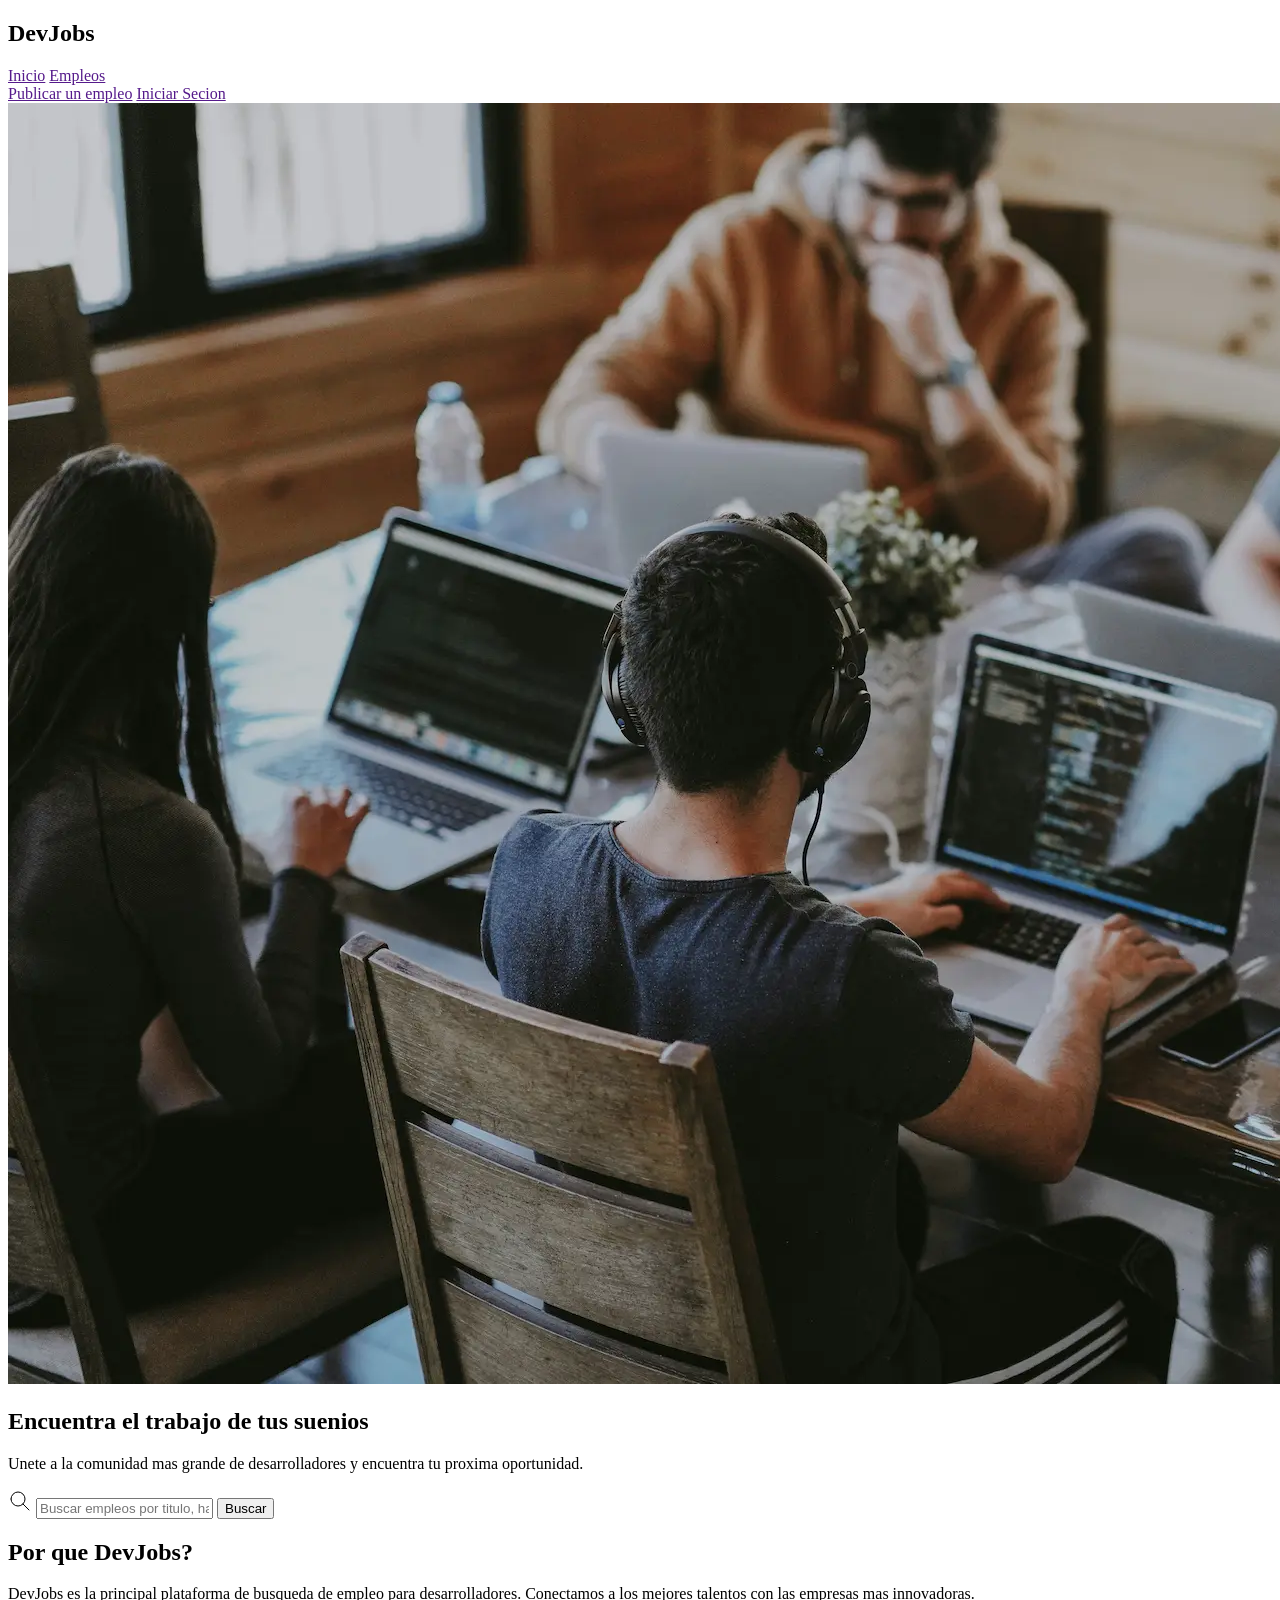
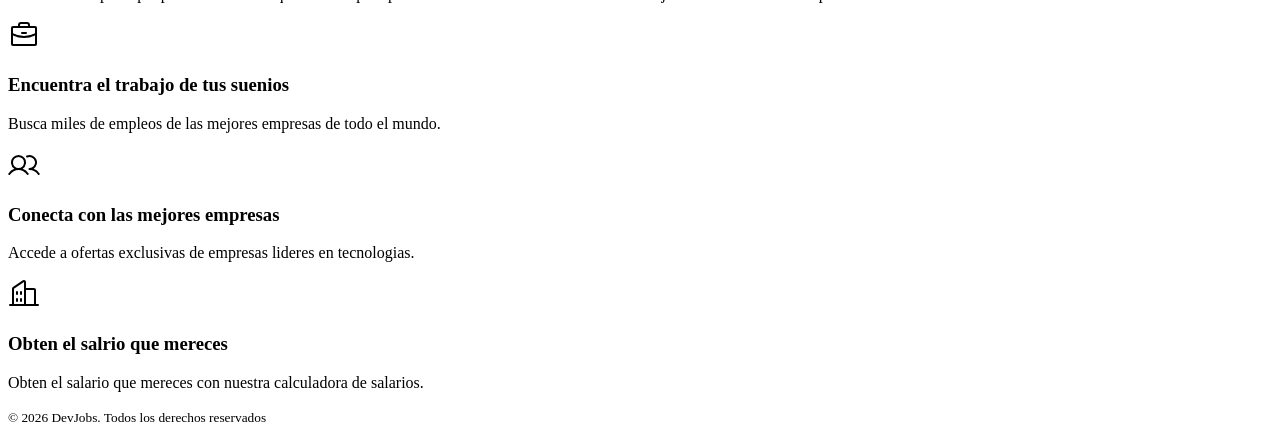
==== index.html @ ad240b6f "Primer commit" ====
<!doctype html>
<html lang="en">

<head>
    <meta charset="UTF-8" />
    <meta name="viewport" content="width=device-width, initial-scale=1.0" />
    <title>Document</title>
    <meta name="description" content="Encuentra las mejores ofertas de trabajo para desarrolladores en DevJobs." />
    <!--<meta name="theme-color" content="#09f">-->
    <!--favicon-->
    <link rel="icon" type="image/jpg" href="./background.webp">
</head>

<body>
    <header>
        <h2>DevJobs</h2>

        <nav>
            <a href="">Inicio</a>
            <a href="">Empleos</a>
            <a href=""></a>
            <a href=""></a>
        </nav>

        <div>
            <a href="">Publicar un empleo</a>
            <a href="">Iniciar Secion</a>
        </div>
    </header>

    <main>
        <section>
            <img src="./background.webp" alt="" >

            <h1>Encuentra el trabajo de tus suenios</h1>

            <p>
                Unete a la comunidad mas grande de desarrolladores y encuentra tu
                proxima oportunidad.
            </p>

            <form action="" role="search">
                <svg xmlns="http://www.w3.org/2000/svg" width="24" height="24" viewBox="0 0 24 24" fill="none"
                    stroke="currentColor" stroke-width="1" stroke-linecap="round" stroke-linejoin="round"
                    class="icon icon-tabler icons-tabler-outline icon-tabler-search">
                    <path stroke="none" d="M0 0h24v24H0z" fill="none" />
                    <path d="M3 10a7 7 0 1 0 14 0a7 7 0 1 0 -14 0" />
                    <path d="M21 21l-6 -6" />
                </svg>

                <input type="text" placeholder="Buscar empleos por titulo, habilidad o empresa" />

                <button type="submit">Buscar</button>
            </form>
        </section>

        <section>
            <header>
                <h2>Por que DevJobs?</h2>
                <p>
                    DevJobs es la principal plataforma de busqueda de empleo para
                    desarrolladores. Conectamos a los mejores talentos con las empresas
                    mas innovadoras.
                </p>
            </header>
            <footer>
                <article>
                    <svg fill="currentColor" height="32" viewBox="0 0 256 256" width="32"
                        xmlns="http://www.w3.org/2000/svg" aria-hidden="true">
                        <path
                            d="M216,56H176V48a24,24,0,0,0-24-24H104A24,24,0,0,0,80,48v8H40A16,16,0,0,0,24,72V200a16,16,0,0,0,16,16H216a16,16,0,0,0,16-16V72A16,16,0,0,0,216,56ZM96,
                            48a8,8,0,0,1,8-8h48a8,8,0,0,1,8,8v8H96ZM216,72v41.61A184,184,0,0,1,128,136a184.07,184.07,0,0,1-88-22.38V72Zm0,128H40V131.64A200.19,200.19,0,0,0,128,
                            152a200.25,200.25,0,0,0,88-20.37V200ZM104,112a8,8,0,0,1,8-8h32a8,8,0,0,1,0,16H112A8,8,0,0,1,104,112Z">
                        </path>
                    </svg>
                    <h3>Encuentra el trabajo de tus suenios</h3>
                    <p>
                        Busca miles de empleos de las mejores empresas de todo el mundo.
                    </p>
                </article>
                <article>
                    <svg fill="currentColor" height="32" viewBox="0 0 256 256" width="32"
                        xmlns="http://www.w3.org/2000/svg" aria-hidden="true">
                        <path
                            d="M117.25,157.92a60,60,0,1,0-66.5,0A95.83,95.83,0,0,0,3.53,195.63a8,8,0,1,0,13.4,8.74,80,80,0,0,1,134.14,0,8,8,0,0,0,13.4-8.74A95.83,95.83,0,0,0,117.25,
                            157.92ZM40,108a44,44,0,1,1,44,44A44.05,44.05,0,0,1,40,108Zm210.14,98.7a8,8,0,0,1-11.07-2.33A79.83,79.83,0,0,0,172,168a8,8,0,0,1,0-16,44,44,0,1,0-16.34-84.87,
                            8,8,0,1,1-5.94-14.85,60,60,0,0,1,55.53,105.64,95.83,95.83,0,0,1,47.22,37.71A8,8,0,0,1,250.14,206.7Z">
                        </path>
                    </svg>
                    <h3>Conecta con las mejores empresas</h3>
                    <p>
                        Accede a ofertas exclusivas de empresas lideres en tecnologias.
                    </p>
                </article>
                <article>
                    <svg fill="currentColor" height="32" viewBox="0 0 256 256" width="32"
                        xmlns="http://www.w3.org/2000/svg" aria-hidden="true">
                        <path d="M240,208H224V96a16,16,0,0,0-16-16H144V32a16,16,0,0,0-24.88-13.32L39.12,72A16,16,0,0,0,32,85.34V208H16a8,8,0,0,0,0,16H240a8,8,0,0,0,0-16ZM208,
                            96V208H144V96ZM48,85.34,128,32V208H48ZM112,112v16a8,8,0,0,1-16,0V112a8,8,0,1,1,16,0Zm-32,0v16a8,8,0,0,1-16,0V112a8,8,0,1,1,16,0Zm0,56v16a8,8,0,0,1-16,
                            0V168a8,8,0,0,1,16,0Zm32,0v16a8,8,0,0,1-16,0V168a8,8,0,0,1,16,0Z"></path>
                    </svg>
                    <h3>Obten el salrio que mereces</h3>
                    <p>
                        Obten el salario que mereces con nuestra calculadora de salarios.
                    </p>
                </article>
            </footer>
        </section>
    </main>

    <footer>
        <small> &copy; 2026 DevJobs. Todos los derechos reservados </small>
    </footer>
</body>

</html>
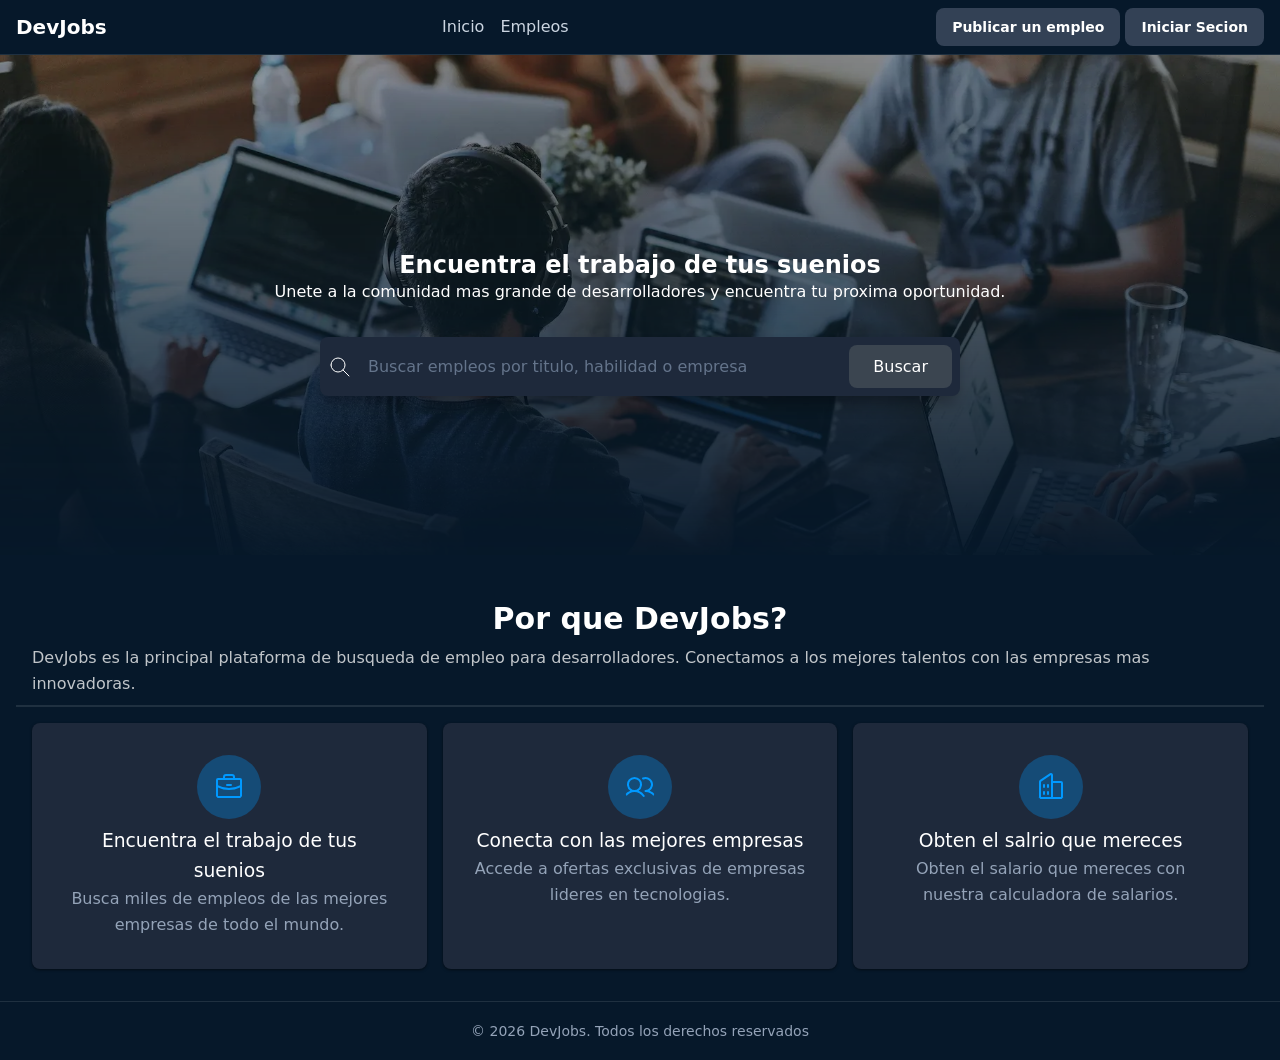
==== commit 3a278ca0: "Estilos para pantalla principal." ====
--- a/index.html
+++ b/index.html
@@ -9,6 +9,7 @@
     <!--<meta name="theme-color" content="#09f">-->
     <!--favicon-->
     <link rel="icon" type="image/jpg" href="./background.webp">
+    <link rel="stylesheet" href="styles.css">
 </head>
 
 <body>
@@ -30,7 +31,7 @@
 
     <main>
         <section>
-            <img src="./background.webp" alt="" >
+            <img src="./background.webp" alt="">
 
             <h1>Encuentra el trabajo de tus suenios</h1>
 
@@ -40,17 +41,19 @@
             </p>
 
             <form action="" role="search">
-                <svg xmlns="http://www.w3.org/2000/svg" width="24" height="24" viewBox="0 0 24 24" fill="none"
-                    stroke="currentColor" stroke-width="1" stroke-linecap="round" stroke-linejoin="round"
-                    class="icon icon-tabler icons-tabler-outline icon-tabler-search">
-                    <path stroke="none" d="M0 0h24v24H0z" fill="none" />
-                    <path d="M3 10a7 7 0 1 0 14 0a7 7 0 1 0 -14 0" />
-                    <path d="M21 21l-6 -6" />
-                </svg>
+                <div>
+                    <svg xmlns="http://www.w3.org/2000/svg" width="24" height="24" viewBox="0 0 24 24" fill="none"
+                        stroke="currentColor" stroke-width="1" stroke-linecap="round" stroke-linejoin="round"
+                        class="icon icon-tabler icons-tabler-outline icon-tabler-search">
+                        <path stroke="none" d="M0 0h24v24H0z" fill="none" />
+                        <path d="M3 10a7 7 0 1 0 14 0a7 7 0 1 0 -14 0" />
+                        <path d="M21 21l-6 -6" />
+                    </svg>
 
-                <input type="text" placeholder="Buscar empleos por titulo, habilidad o empresa" />
+                    <input type="text" placeholder="Buscar empleos por titulo, habilidad o empresa" />
 
-                <button type="submit">Buscar</button>
+                    <button type="submit">Buscar</button>
+                </div>
             </form>
         </section>
 
--- a/styles.css
+++ b/styles.css
@@ -0,0 +1,354 @@
+* {
+    margin: 0;
+    padding: 0;
+    box-sizing: border-box;
+}
+
+
+
+
+
+
+:root {
+    --primary: #3b4550;
+    --primary-dark: #0a3d66;
+    --primary-hover: #0d5ba8;
+    --primary-light: #09f;
+    --background: #06182a;
+    --text-primary: #ffffff;
+    --text-secondary: #cbd5e1;
+    --text-muted: #94a3b8;
+    --border: rgba(255, 255, 255, 0.1);
+    --card-bg: #1e293b;
+    --shadow: rgba(0, 0, 0, 0.3);
+    --input-bg: #1e293b;
+    --hsla-example: hsla(210, 100%, 56%, 1);
+}
+
+
+
+
+
+
+
+
+
+
+@font-face {
+    font-family: 'Inter Variable';
+    font-style: normal;
+    font-display: swap;
+    font-weight: 100 900;
+    src: url(https://cdn.jsdelivr.net/fontsource/fonts/inter:vf@latest/latin-wght-normal.woff2) format('woff2-variations');
+    unicode-range: U+0000-00FF, U+0131, U+0152-0153, U+02BB-02BC, U+02C6, U+02DA, U+02DC, U+0304, U+0308, U+0329, U+2000-206F, U+20AC, U+2122, U+2191, U+2193, U+2212, U+2215, U+FEFF, U+FFFD;
+}
+
+
+
+
+
+
+
+
+
+
+body {
+    font-family: system-ui;
+    background-color: var(--background);
+    color: var(--text-primary);
+    min-height: 100vh;
+    display: flex;
+    flex-direction: column;
+    line-height: 1.6;
+}
+
+
+
+
+
+
+
+
+
+
+
+
+
+/* Títulos principales */
+h1 {
+    font-size: 1.5rem;
+    line-height: 1.2;
+    text-wrap: balance;
+    display: flex;
+    align-items: center;
+    gap: 0.5rem;
+
+    svg {
+        width: 2rem;
+        height: 2rem;
+        color: var(--primary-light);
+    }
+}
+
+h1+p {
+    text-wrap: balance;
+    margin-bottom: 2rem
+}
+
+/* Header */
+header {
+    border-bottom: 1px solid var(--border);
+    background: var(--background);
+    padding: .5rem 1rem;
+    display: flex;
+    align-items: center;
+    justify-content: space-between;
+    gap: 2rem;
+
+    h2 {
+        font-size: 1.25rem;
+        font-weight: 700;
+        color: var(--text-primary);
+    }
+}
+
+/* Navegación del header a otras páginas */
+nav {
+    align-items: center;
+    gap: 1rem;
+    display: flex;
+
+    a {
+        text-decoration: none;
+        color: var(--text-secondary);
+        transition: color 0.2s;
+        font-weight: 500;
+
+        &:hover,
+        &:focus {
+            color: var(--primary);
+            outline: none;
+        }
+    }
+}
+
+/* Botones del Header */
+header div a {
+    padding: 0.5rem 1rem;
+    border-radius: 0.5rem;
+    background-color: #334155;
+    color: var(--text-primary);
+    display: inline-block;
+    font-size: 0.875rem;
+    font-weight: 700;
+    text-decoration: none;
+    /* TODO */
+}
+
+/* Hero */
+main>section:nth-child(1) {
+    height: 500px;
+    text-align: center;
+    display: flex;
+    flex-direction: column;
+    justify-content: center;
+    align-items: center;
+
+    h1 {
+        padding-top: 36px;
+    }
+
+    &>img {
+        position: absolute;
+        width: 100%;
+        height: 100%;
+        object-fit: cover;
+        z-index: -1;
+        left: 0;
+        right: 0;
+        mask-image: linear-gradient(to bottom, rgba(16, 25, 34, 1) 5%, rgba(16, 25, 34, 0) 80%);
+    }
+}
+
+/* Formulario de Búsqueda */
+form {
+    max-width: 42rem;
+    width: 100%;
+    margin: 0 auto;
+    padding-inline: 1rem;
+}
+
+form>div {
+    display: flex;
+    align-items: center;
+    background-color: var(--input-bg);
+    border-radius: 0.5rem;
+    box-shadow: 0 10px 15px -3px var(--shadow);
+    padding: 0.5rem;
+    gap: 0.5rem;
+}
+
+form span {
+    padding-left: 0.75rem;
+    color: var(--text-muted);
+    display: flex;
+    align-items: center;
+    flex-shrink: 0;
+}
+
+form input[type="text"] {
+    flex: 1;
+    background: transparent;
+    border: none;
+    outline: none;
+    color: var(--text-primary);
+    padding: 0.75rem 0.5rem;
+    font-size: 1rem;
+    font-family: inherit;
+}
+
+form input[type="text"]::placeholder {
+    color: #64748b;
+}
+
+button {
+    padding: 0.75rem 1.5rem;
+    border-radius: 0.5rem;
+    background-color: var(--primary);
+    color: white;
+    font-weight: 400;
+    border: none;
+    cursor: pointer;
+    transition: all 0.2s;
+    font-family: inherit;
+    font-size: 1rem;
+    white-space: nowrap;
+
+    &:hover,
+    /* pseudo-clase que significa que el ratón está encima */
+    &:focus {
+        /* pseudo-clase que significa que el elemento tiene el foco */
+        background-color: var(--primary-hover);
+        outline: 2px solid white;
+        outline-offset: 2px;
+    }
+
+    &:active {
+        transform: scale(0.90)
+    }
+
+    &:disabled {
+        opacity: .5;
+        pointer-events: none;
+    }
+}
+
+/* Features Section */
+main>section:nth-child(2) {
+    padding-inline: 1rem;
+    background-color: var(--background);
+    padding-top: 2rem;
+
+    &>header {
+        gap: 2px;
+        flex-direction: column;
+
+        h2 {
+            margin-bottom: 0;
+        }
+
+        p {
+            opacity: .75;
+        }
+    }
+
+    &>div {
+        max-width: 1280px;
+        margin: 0 auto;
+    }
+}
+
+main>section:nth-child(2) h2 {
+    font-size: 1.875rem;
+    font-weight: 700;
+    color: var(--text-primary);
+    margin-bottom: 1rem;
+}
+
+main>section:nth-child(2)>div>div:first-child>p {
+    font-size: 1.125rem;
+    color: var(--text-muted);
+    max-width: 42rem;
+    margin: 0 auto;
+}
+
+/* Grid de Features */
+main>section:nth-child(2) footer {
+    display: grid;
+    grid-template-columns: repeat(auto-fit, minmax(280px, 1fr));
+    gap: 16px
+}
+
+/* Feature Cards */
+/* article {
+    background-color: var(--card-bg);
+    padding: 2rem;
+    margin-bottom: 16px;
+    border-radius: 0.5rem;                   
+    box-shadow: 0px 1px 3px 0 var(--shadow); 
+
+    svg {
+        color: var(--primary-light);          
+        background: rgba(0, 153, 255, 0.3);  
+        border-radius: 9999px;               
+        width: 64px;                         
+        height: 64px;                        
+        padding: 16px;                       
+    }
+
+    h3 {
+        font-weight: 500;
+    }
+
+    p {
+        color: var(--text-muted);
+    }
+} */
+
+/* Footer */
+footer {
+    background-color: var(--background);
+    border-top: 1px solid var(--border);
+    text-align: center;
+    padding: 16px;
+
+    small {
+        color: var(--text-muted);
+        font-size: 0.875rem;
+    }
+}
+
+article {
+    background-color: var(--card-bg);
+    padding: 2rem;
+    margin-bottom: 16px;
+    border-radius: 0.5rem;
+    box-shadow: 0px 1px 3px 0px rgba(0, 0, 0, 0.5);
+
+    svg {
+        color: var(--primary-light);
+        background: rgba(0, 153, 255, .3);
+        width: 64px;
+        height: 64px;
+        border-radius: 100%;
+        padding: 16px;
+    }
+
+    p {
+        color: var(--text-muted);
+    }
+
+    h3 {
+        font-weight: 500;
+    }
+}
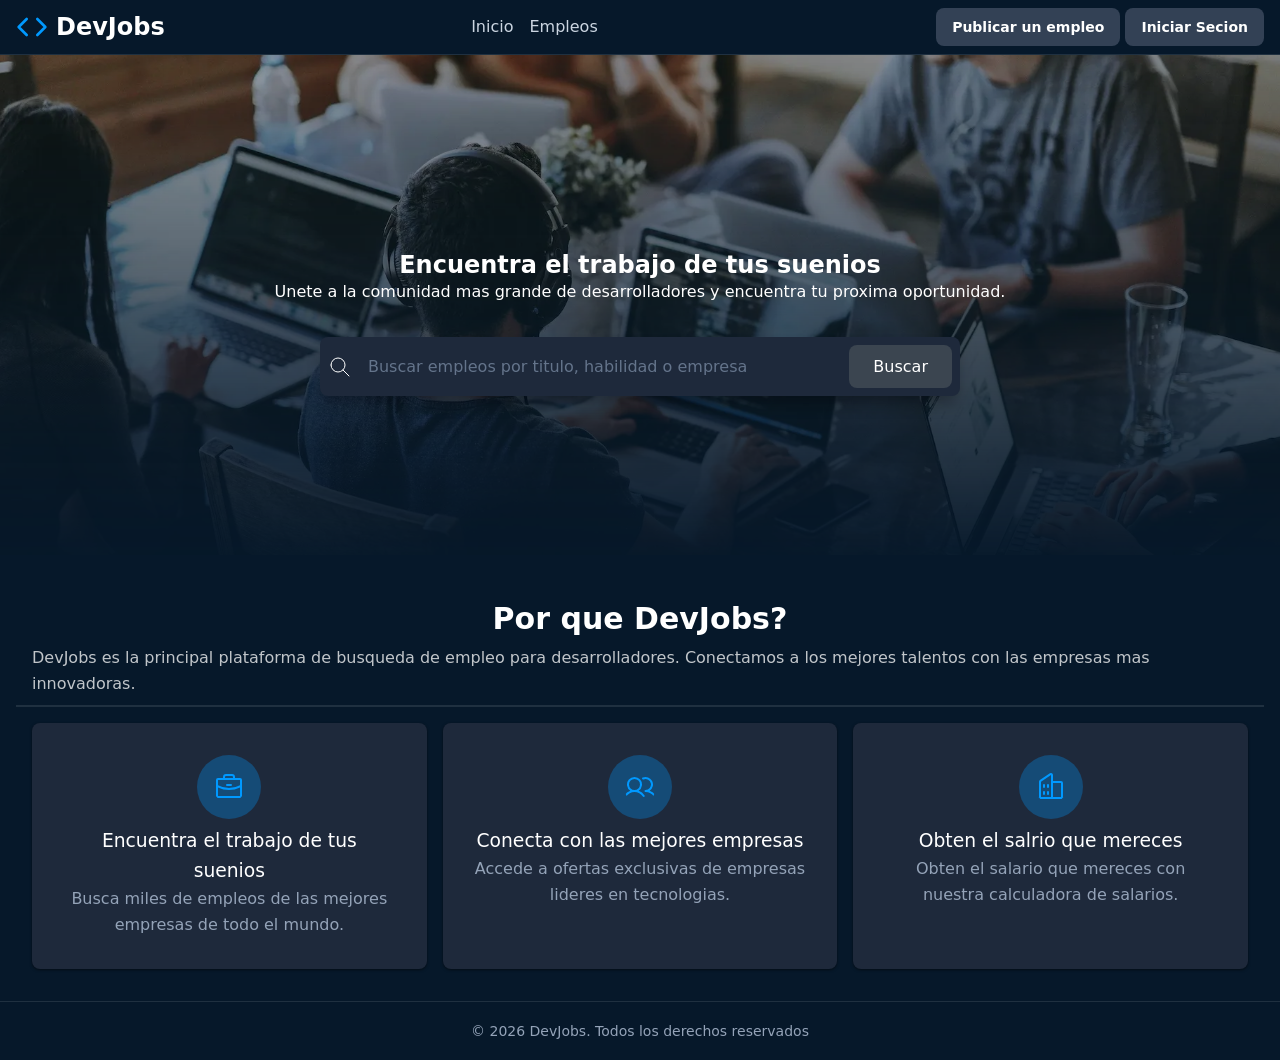
==== commit 07853315: "Empezando la pagina de empleos." ====
--- a/index.html
+++ b/index.html
@@ -4,7 +4,7 @@
 <head>
     <meta charset="UTF-8" />
     <meta name="viewport" content="width=device-width, initial-scale=1.0" />
-    <title>Document</title>
+    <title>DevJobs - Inicio</title>
     <meta name="description" content="Encuentra las mejores ofertas de trabajo para desarrolladores en DevJobs." />
     <!--<meta name="theme-color" content="#09f">-->
     <!--favicon-->
@@ -14,11 +14,18 @@
 
 <body>
     <header>
-        <h2>DevJobs</h2>
+        <h1>
+            <svg fill="none" stroke="currentColor" stroke-linecap="round" stroke-linejoin="round" stroke-width="2"
+                viewBox="0 0 24 24" xmlns="http://www.w3.org/2000/svg">
+                <polyline points="16 18 22 12 16 6"></polyline>
+                <polyline points="8 6 2 12 8 18"></polyline>
+            </svg>
+            DevJobs
+        </h1>
 
         <nav>
             <a href="">Inicio</a>
-            <a href="">Empleos</a>
+            <a href="empleos.html">Empleos</a>
             <a href=""></a>
             <a href=""></a>
         </nav>
--- a/styles.css
+++ b/styles.css
@@ -351,4 +351,44 @@
     h3 {
         font-weight: 500;
     }
+}
+
+/*Página empleos*/
+.jobs-search {
+    margin: 0;
+    padding: 0;
+    height: auto !important;
+
+    h1 {
+        font-size: 2.5rem;
+        margin-bottom: 0.25rem;
+    }
+
+    p {
+        font-size: 1.125rem;
+        color: var(--text-muted);
+        margin-bottom: 1.5rem;
+    }
+
+    .search-bar {
+        background: var(--input-bg);
+        padding: 0.25rem 0.5rem;
+    }
+
+    .search-filters {
+        display: flex;
+        flex-wrap: wrap;
+        margin-top: 0.5rem;
+    }
+
+    form {
+        width: 100%;
+        max-width: 1280px;
+    }
+
+    form div {
+        background: none;
+        box-shadow: none;
+        padding: 0;
+    }
 }
